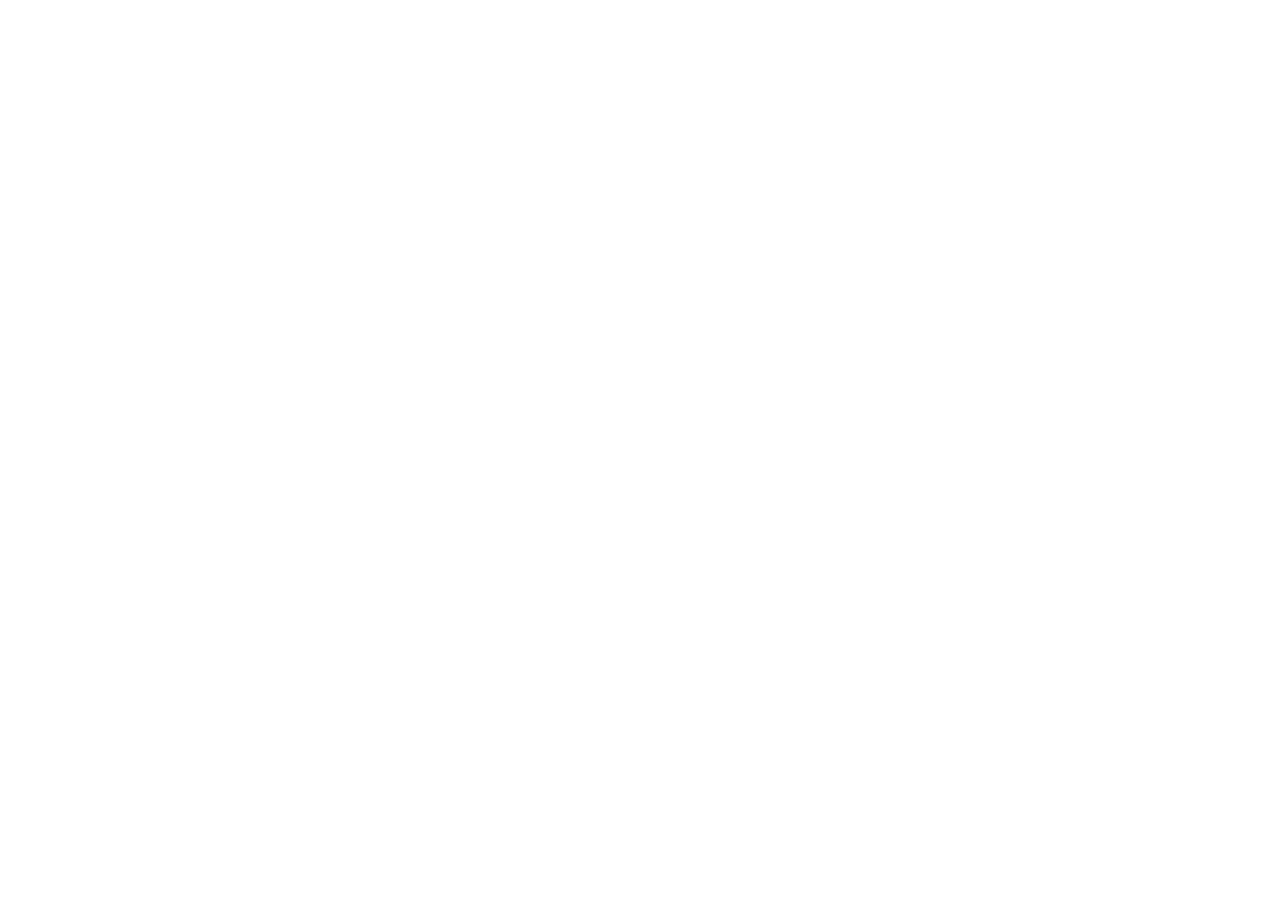
==== index.html @ 61c233bc "Deploy Linkflow to GitHub Pages" ====
<!doctype html>
<html lang="en">
  <head>
    <meta charset="UTF-8" />
    <meta name="viewport" content="width=device-width, initial-scale=1.0, viewport-fit=cover, maximum-scale=1.0, user-scalable=no" />
    <title>Linkflow — Your professional space</title>
    <meta name="description" content="Linkflow brings your profile, skills, public work, and opportunities into one clear professional presence." />
    <meta name="apple-mobile-web-app-capable" content="yes" />
    <meta name="apple-mobile-web-app-status-bar-style" content="black-translucent" />
    <meta name="apple-mobile-web-app-title" content="Linkflow" />
    <meta name="format-detection" content="telephone=no" />
    <meta name="author" content="Linkflow" />
    <meta name="theme-color" content="#1473E6" />
    <meta property="og:title" content="Linkflow — Your professional space" />
    <meta property="og:description" content="Build a profile, share your work, show your skills, and find the next opportunity." />
    <meta property="og:type" content="website" />
    <meta property="og:image" content="/linkflow-icon.png?v=5" />
    <meta name="twitter:card" content="summary" />
    <meta name="twitter:title" content="Linkflow — Your professional space" />
    <meta name="twitter:description" content="Build a profile, share your work, show your skills, and find the next opportunity." />
    <meta name="twitter:image" content="/linkflow-icon.png?v=5" />
    <link rel="icon" href="/linkflow/favicon.png?v=5" type="image/png" />
    <link rel="shortcut icon" href="/linkflow/favicon.png?v=5" type="image/png" />
    <link rel="apple-touch-icon" href="/linkflow/apple-touch-icon.png?v=5" />
    <script type="module" crossorigin src="/linkflow/assets/index-UUyh_iRb.js"></script>
    <link rel="stylesheet" crossorigin href="/linkflow/assets/index-kfuH6l_D.css">
  </head>
  <body class="safe-x" style="margin:0;background:#ffffff;">
    <script>
      (function () {
        if (window.location.protocol === "capacitor:") {
          document.documentElement.classList.add("native-shell");
          document.body.classList.add("native-shell");
          document.documentElement.style.backgroundColor = "#ffffff";
          document.body.style.backgroundColor = "#ffffff";
        }
      })();
    </script>
    <div id="root"></div>
  </body>
</html>
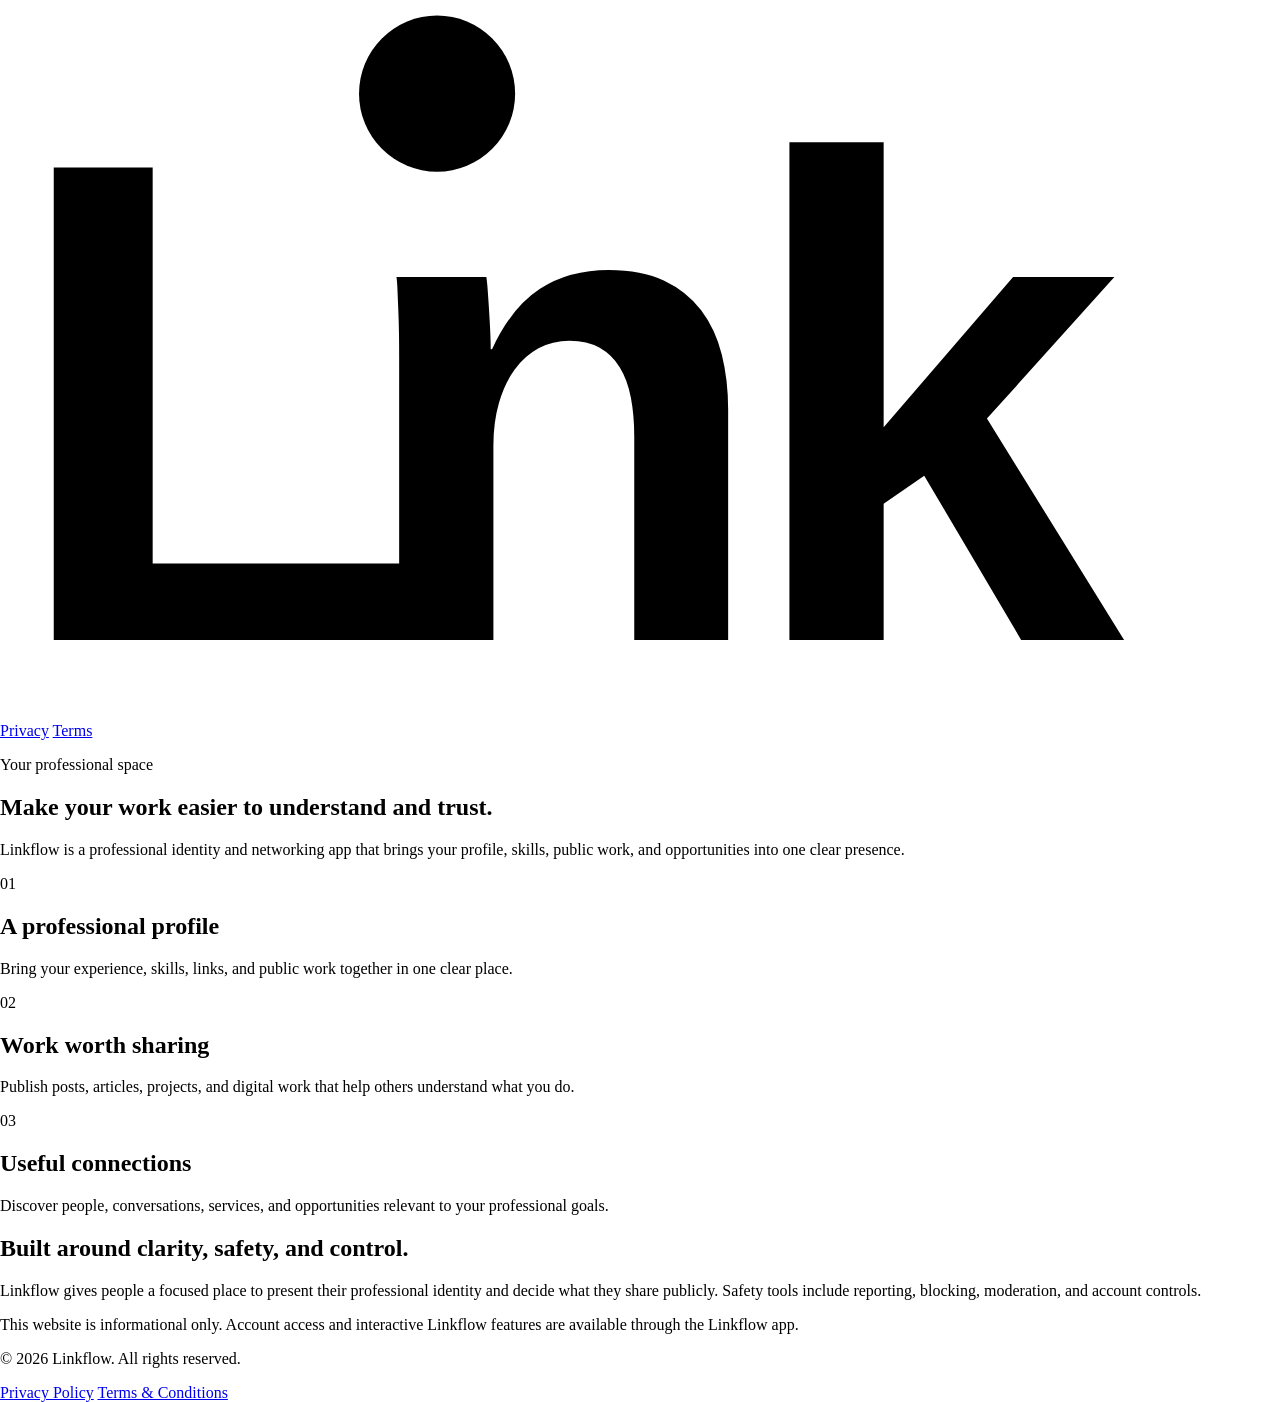
==== commit da9a5fd7: "Update subscription and privacy policies on public Pages" ====
--- a/index.html
+++ b/index.html
@@ -22,8 +22,7 @@
     <link rel="icon" href="/linkflow/favicon.png?v=5" type="image/png" />
     <link rel="shortcut icon" href="/linkflow/favicon.png?v=5" type="image/png" />
     <link rel="apple-touch-icon" href="/linkflow/apple-touch-icon.png?v=5" />
-    <script type="module" crossorigin src="/linkflow/assets/index-UUyh_iRb.js"></script>
-    <link rel="stylesheet" crossorigin href="/linkflow/assets/index-kfuH6l_D.css">
+    <link rel="stylesheet" crossorigin href="/linkflow/assets/index-RehhkqE_.css">
   </head>
   <body class="safe-x" style="margin:0;background:#ffffff;">
     <script>
@@ -36,6 +35,62 @@
         }
       })();
     </script>
-    <div id="root"></div>
+    <div id="root"><div class="min-h-screen bg-white text-slate-950">
+<header class="border-b border-slate-200/80">
+<div class="mx-auto flex max-w-6xl items-center justify-between px-5 py-5 sm:px-8">
+<a aria-label="Linkflow home" href="/linkflow/">
+<span class="inline-flex shrink-0 select-none items-center h-8" style="width: auto;">
+<img src="[data-uri]" alt="Linkflow" class="block h-full w-auto object-contain" draggable="false">
+</span>
+</a>
+<nav class="flex items-center gap-4 text-sm font-medium text-slate-600" aria-label="Legal">
+<a class="transition hover:text-slate-950" href="/linkflow/privacy-policy">Privacy</a>
+<a class="transition hover:text-slate-950" href="/linkflow/terms-of-service">Terms</a>
+</nav>
+</div>
+</header>
+<main>
+<section class="mx-auto max-w-6xl px-5 py-20 sm:px-8 sm:py-28">
+<p class="text-sm font-semibold uppercase tracking-[0.16em] text-[#0056CB]">Your professional space</p>
+<h1 class="mt-5 max-w-4xl text-5xl font-semibold leading-[1.04] tracking-[-0.045em] sm:text-7xl">Make your work easier to understand and trust.</h1>
+<p class="mt-7 max-w-2xl text-lg leading-8 text-slate-600 sm:text-xl">Linkflow is a professional identity and networking app that brings your profile, skills, public work, and opportunities into one clear presence.</p>
+</section>
+<section class="border-y border-slate-200 bg-slate-50">
+<div class="mx-auto grid max-w-6xl gap-px px-5 py-16 sm:px-8 md:grid-cols-3">
+<article class="border-t border-slate-200 py-8 md:border-l md:border-t-0 md:px-8 first:md:border-l-0 first:md:pl-0 last:md:pr-0">
+<span class="text-sm font-semibold text-[#0056CB]">01</span>
+<h2 class="mt-4 text-xl font-semibold tracking-tight">A professional profile</h2>
+<p class="mt-3 text-sm leading-6 text-slate-600">Bring your experience, skills, links, and public work together in one clear place.</p>
+</article>
+<article class="border-t border-slate-200 py-8 md:border-l md:border-t-0 md:px-8 first:md:border-l-0 first:md:pl-0 last:md:pr-0">
+<span class="text-sm font-semibold text-[#0056CB]">02</span>
+<h2 class="mt-4 text-xl font-semibold tracking-tight">Work worth sharing</h2>
+<p class="mt-3 text-sm leading-6 text-slate-600">Publish posts, articles, projects, and digital work that help others understand what you do.</p>
+</article>
+<article class="border-t border-slate-200 py-8 md:border-l md:border-t-0 md:px-8 first:md:border-l-0 first:md:pl-0 last:md:pr-0">
+<span class="text-sm font-semibold text-[#0056CB]">03</span>
+<h2 class="mt-4 text-xl font-semibold tracking-tight">Useful connections</h2>
+<p class="mt-3 text-sm leading-6 text-slate-600">Discover people, conversations, services, and opportunities relevant to your professional goals.</p>
+</article>
+</div>
+</section>
+<section class="mx-auto max-w-6xl px-5 py-20 sm:px-8">
+<div class="max-w-3xl">
+<h2 class="text-3xl font-semibold tracking-tight sm:text-4xl">Built around clarity, safety, and control.</h2>
+<p class="mt-5 text-base leading-7 text-slate-600">Linkflow gives people a focused place to present their professional identity and decide what they share publicly. Safety tools include reporting, blocking, moderation, and account controls.</p>
+<p class="mt-4 text-base leading-7 text-slate-600">This website is informational only. Account access and interactive Linkflow features are available through the Linkflow app.</p>
+</div>
+</section>
+</main>
+<footer class="border-t border-slate-200">
+<div class="mx-auto flex max-w-6xl flex-col gap-4 px-5 py-8 text-sm text-slate-500 sm:flex-row sm:items-center sm:justify-between sm:px-8">
+<p>© 2026 Linkflow. All rights reserved.</p>
+<div class="flex gap-5">
+<a class="hover:text-slate-950" href="/linkflow/privacy-policy">Privacy Policy</a>
+<a class="hover:text-slate-950" href="/linkflow/terms-of-service">Terms &amp; Conditions</a>
+</div>
+</div>
+</footer>
+</div></div>
   </body>
 </html>
